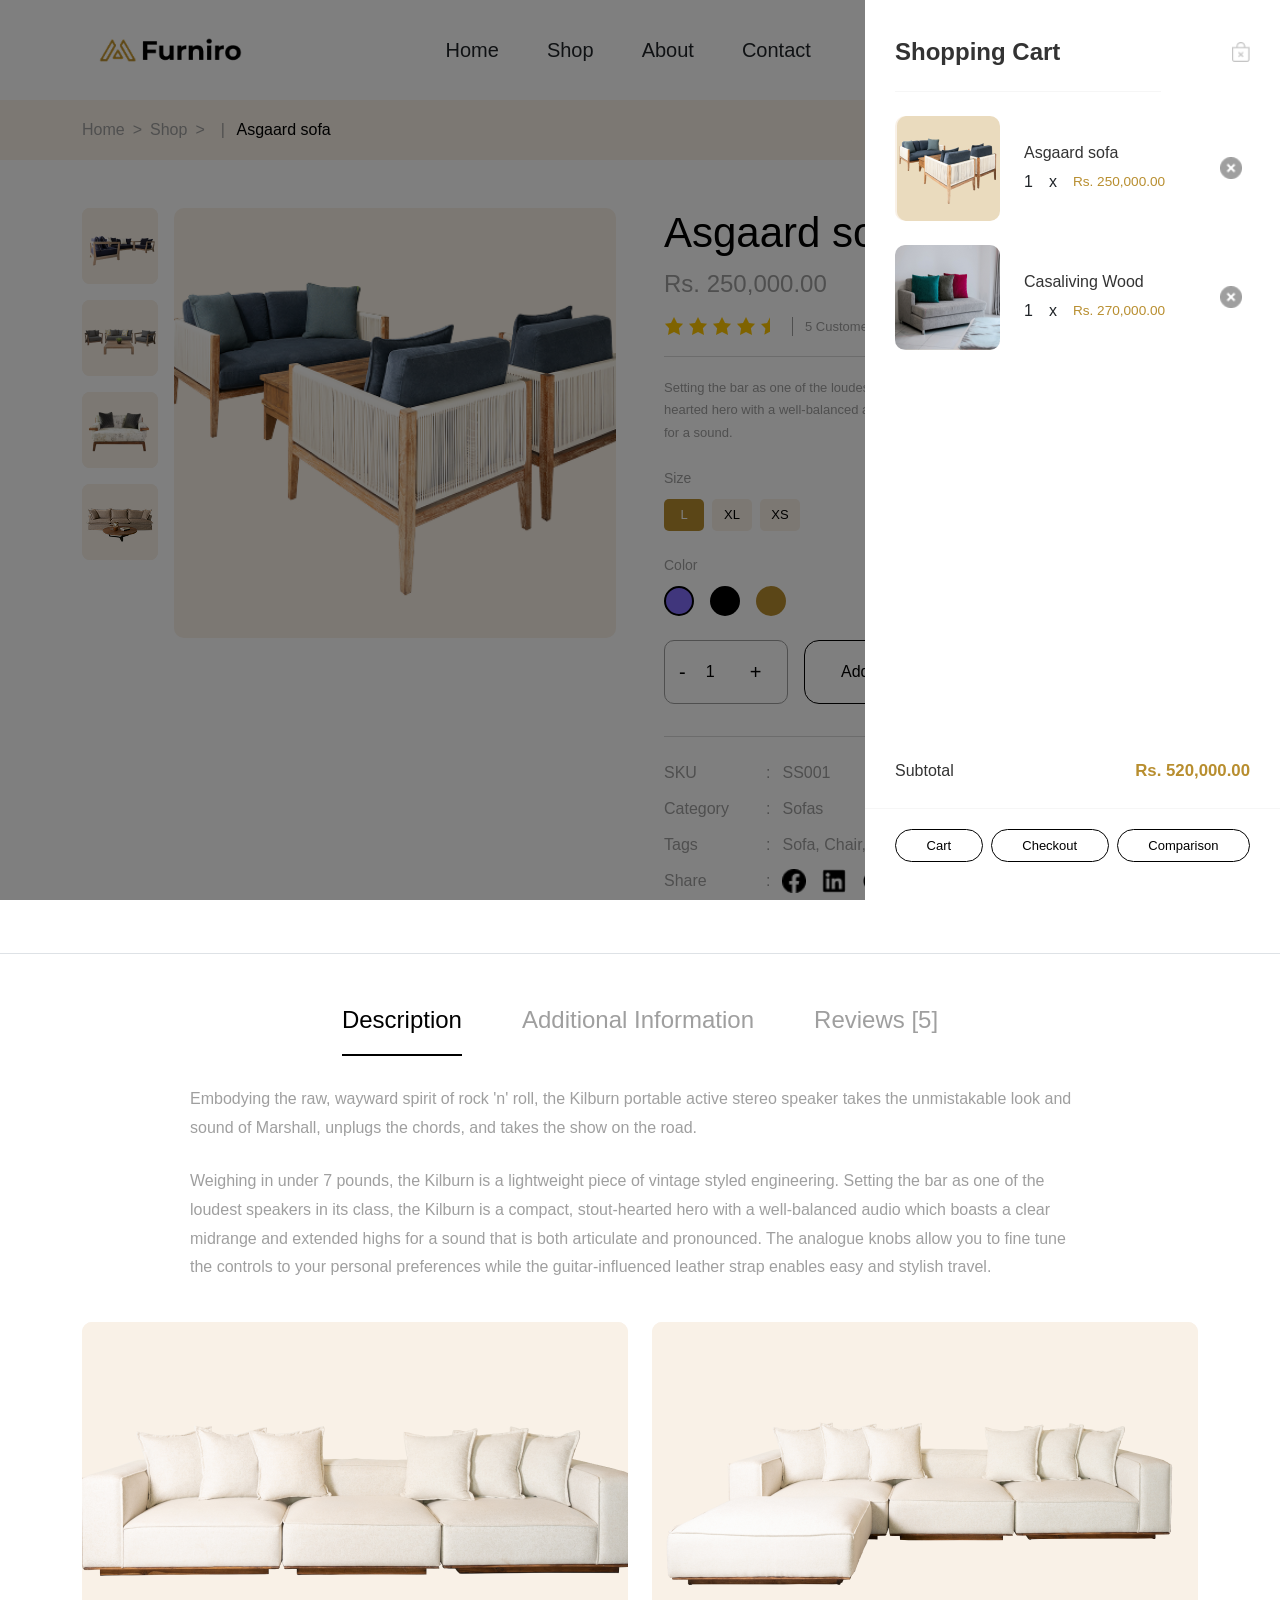
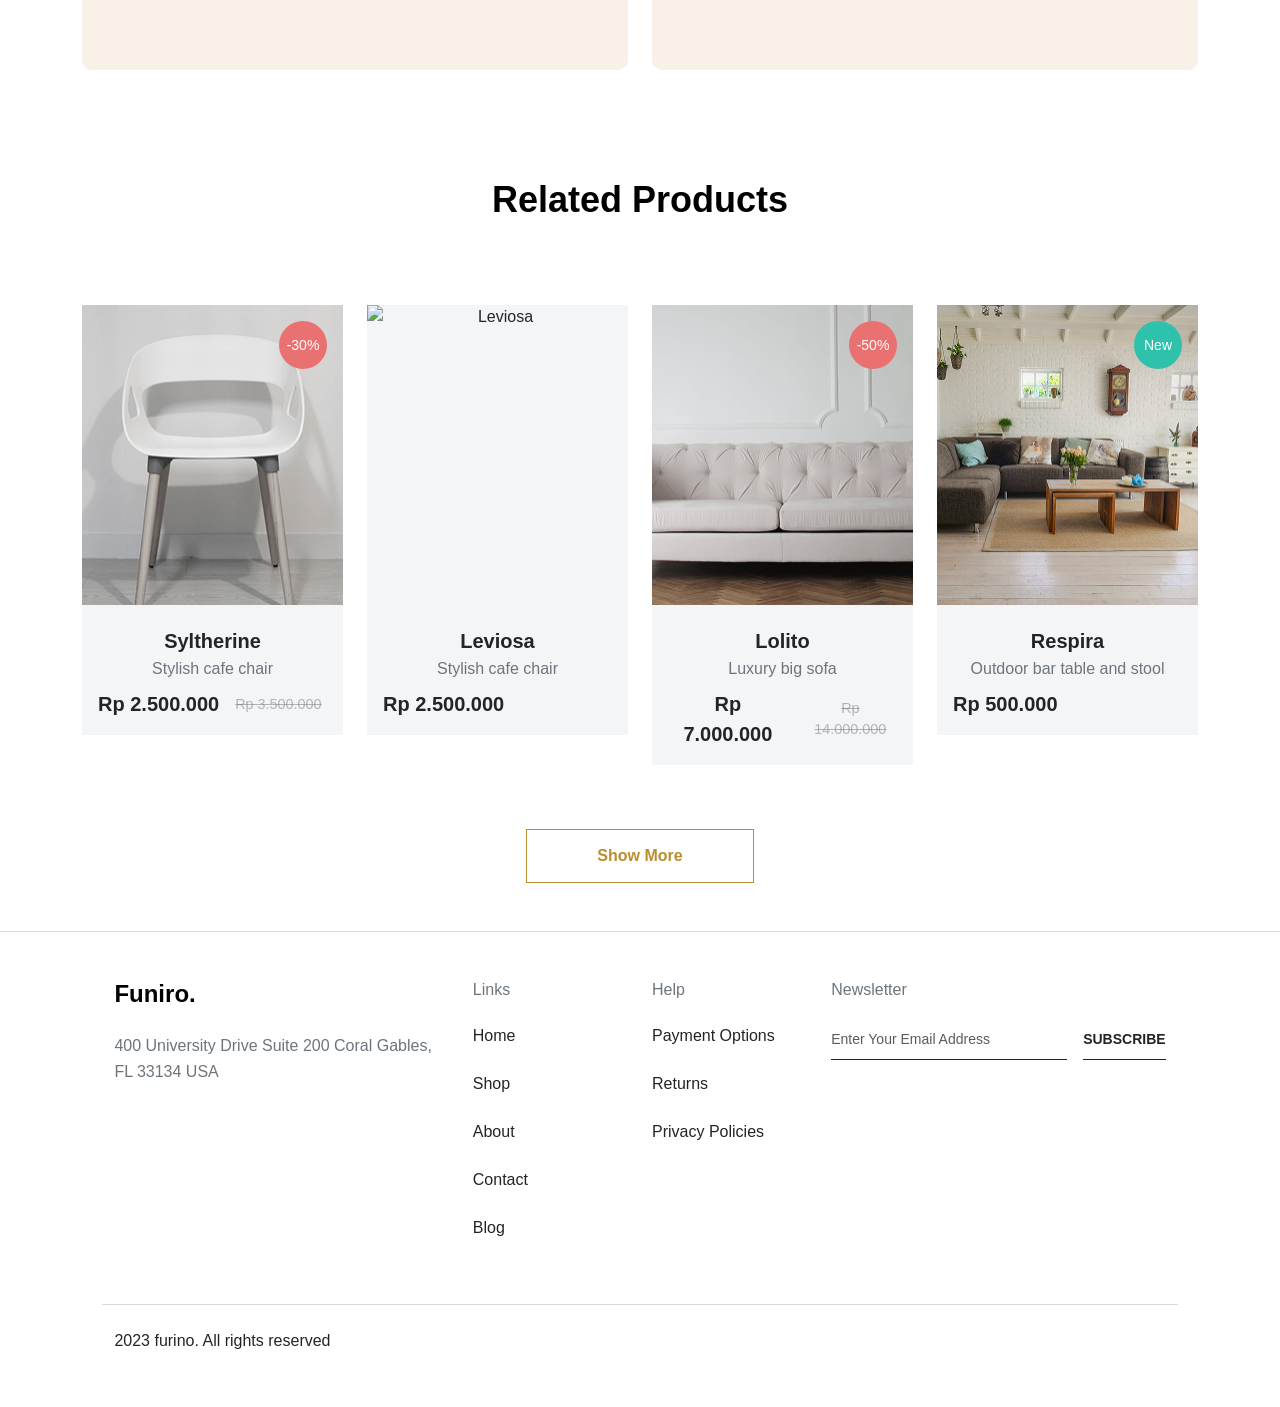
==== afterproduct.html @ 3624668e "Add files via upload" ====
<!DOCTYPE html>
<html lang="en">
<head>
    <meta charset="UTF-8">
    <meta name="viewport" content="width=device-width, initial-scale=1.0">
    <link href="https://cdn.jsdelivr.net/npm/bootstrap@5.3.0/dist/css/bootstrap.min.css" rel="stylesheet">
    <link rel="stylesheet" href="asset/styles/style.css">
    <link rel="stylesheet" href="asset/styles/responsive.css">
    <link rel="icon" type="image/png" href="./asset/images/icon.png">
    <title>Furniro | Checkout</title>
    
    <style>     
        body {
            overflow-x: hidden;
            overflow-y: hidden;
        }
    </style>
</head>
<body>

    <!-- ===== HEADER (same as blog.html) ===== -->
    <header class="bg-white px-md-4">
        <nav class="navbar navbar-expand-md py-4 d-flex justify-content-between align-items-center">
            <a class="navbar-brand m-0" href="#">
                <img src="./asset/images/logo.png" alt="Furniro Logo" height="32">
            </a>
            <div class="offcanvas offcanvas-md offcanvas-start flex-grow-1" tabindex="-1" id="offcanvasNavbar" aria-labelledby="offcanvasNavbarLabel" style="--bs-offcanvas-width: 75%;">
                <div class="offcanvas-header justify-content-end pb-0">
                    <button type="button" class="btn-close fs-5" data-bs-dismiss="offcanvas" data-bs-target="#offcanvasNavbar" aria-label="Close"></button>
                </div>
                <div class="offcanvas-body d-flex justify-content-center">
                    <ul class="navbar-nav gap-md-5 gap-4 fw-medium text-center align-items-center">
                        <li class="nav-item"><a class="nav-link text-dark px-0 fs-5 fs-md-6" href="#">Home</a></li>
                        <li class="nav-item"><a class="nav-link text-dark px-0 fs-5 fs-md-6" href="shop.html">Shop</a></li>
                        <li class="nav-item"><a class="nav-link text-dark px-0 fs-5 fs-md-6" href="about.html">About</a></li>
                        <li class="nav-item"><a class="nav-link text-dark px-0 fs-5 fs-md-6" href="contact.html">Contact</a></li>
                    </ul>
                </div>
            </div>
            <div class="d-flex gap-4 align-items-center">
                <div class="d-none d-md-flex gap-4 align-items-center">
                    <a href="#"><img src="asset/images/user.png" alt="User" height="24"></a>
                    <a href="#"><img src="asset/images/magnify.png" alt="Search" height="24"></a>
                    <a href="#"><img src="asset/images/heart.png" alt="Favorites" height="24"></a>
                    <a href="#"><img src="asset/images/cart.png" alt="Cart" height="24"></a>
                </div>
                <button class="navbar-toggler border-0 shadow-none pe-0 d-md-none" type="button" data-bs-toggle="offcanvas" data-bs-target="#offcanvasNavbar" aria-controls="offcanvasNavbar">
                    <svg xmlns="http://www.w3.org/2000/svg" width="2em" height="2em" viewBox="0 0 24 24">
                        <path d="M0 0h24v24H0z" fill="none"/>
                        <path fill="currentColor" d="M4 18q-.425 0-.712-.288T3 17t.288-.712T4 16h16q.425 0 .713.288T21 17t-.288.713T20 18zm0-5q-.425 0-.712-.288T3 12t.288-.712T4 11h16q.425 0 .713.288T21 12t-.288.713T20 13zm0-5q-.425 0-.712-.288T3 7t.288-.712T4 6h16q.425 0 .713.288T21 7t-.288.713T20 8z"/>
                    </svg>
                </button>
            </div>
        </nav>
    </header>

    <!-- ===== BREADCRUMB BAR ===== -->
    <div class="sp-breadcrumb-bar">
        <div class="container">
            <nav aria-label="breadcrumb">
                <ol class="breadcrumb mb-0">
                    <li class="breadcrumb-item"><a href="index.html">Home</a></li>
                    <li class="breadcrumb-item"><a href="shop.html">Shop</a></li>
                    <li class="breadcrumb-item active" aria-current="page">
                        <span class="pipe-sep">|</span> Asgaard sofa
                    </li>
                </ol>
            </nav>
        </div>
    </div>


    <!-- ===== PRODUCT MAIN SECTION ===== -->
    <section class="py-5">
        <div class="container">
            <div class="row gx-5 gy-4">

                <!-- Left: Image Gallery -->
                <div class="col-md-6">
                    <div class="d-flex gap-3">
                        <!-- Thumbnails column -->
                        <div class="thumb-gallery d-flex flex-column gap-3">
                            <img src="asset/images/thumb-1.png" class="thumb-img" alt="Sofa view 1" onclick="setMain(this)">
                            <img src="asset/images/thumb-2.png" class="thumb-img" alt="Sofa view 2" onclick="setMain(this)">
                            <img src="asset/images/thumb-3.png" class="thumb-img" alt="Sofa view 3" onclick="setMain(this)">
                            <img src="asset/images/thumb-4.png" class="thumb-img" alt="Sofa view 4" onclick="setMain(this)">
                        </div>
                        <!-- Main image -->
                        <div class="flex-grow-1">
                            <img id="mainProductImg" src="asset/images/single-main.png" class="main-product-img" alt="Asgaard Sofa Main">
                        </div>
                    </div>
                </div>

                <!-- Right: Product Info -->
                <div class="col-md-6">
                    <h1 class="product-title">Asgaard sofa</h1>
                    <p class="product-price">Rs. 250,000.00</p>

                    <!-- Stars + Review Count -->
                    <div class="star-review-row">
                        <div class="stars d-flex gap-1">
                            <!-- 4 full stars + 1 half star using unicode; swap for real images if you have them -->
                            <img src="asset/images/star.png" alt="star" width="20" height="20">
                            <img src="asset/images/star.png" alt="star" width="20" height="20">
                            <img src="asset/images/star.png" alt="star" width="20" height="20">
                            <img src="asset/images/star.png" alt="star" width="20" height="20">
                            <img src="asset/images/star-half.png" alt="half star" width="20" height="20">
                        </div>
                        <span class="review-count">5 Customer Review</span>
                    </div>

                    <p class="product-desc-text">
                        Setting the bar as one of the loudest speakers in its class, the Kilburn is a compact, stout-hearted hero with a well-balanced audio which boasts a clear midrange and extended highs for a sound.
                    </p>

                    <!-- Size -->
                    <div class="mb-4">
                        <p class="option-label">Size</p>
                        <div class="d-flex gap-2">
                            <button class="size-btn active" onclick="selectSize(this)">L</button>
                            <button class="size-btn" onclick="selectSize(this)">XL</button>
                            <button class="size-btn" onclick="selectSize(this)">XS</button>
                        </div>
                    </div>

                    <!-- Color -->
                    <div class="mb-4">
                        <p class="option-label">Color</p>
                        <div class="d-flex gap-3">
                            <span class="color-dot active" style="background-color: #816DFA;" onclick="selectColor(this)" title="Purple"></span>
                            <span class="color-dot" style="background-color: #000000;" onclick="selectColor(this)" title="Black"></span>
                            <span class="color-dot" style="background-color: #B88E2F;" onclick="selectColor(this)" title="Gold"></span>
                        </div>
                    </div>

                    <!-- Quantity + Add to Cart + Compare -->
                    <div class="d-flex align-items-center gap-3 flex-wrap qty-actions">
                        <div class="qty-box">
                            <button class="qty-btn" onclick="changeQty(-1)">-</button>
                            <input type="number" class="qty-input" id="qtyInput" value="1" min="1">
                            <button class="qty-btn" onclick="changeQty(1)">+</button>
                        </div>
                        <button class="btn-add-cart">Add To Cart</button>
                        <button class="btn-compare">+ Compare</button>
                    </div>

                    <!-- Meta Info -->
                    <div class="product-meta">
                        <div class="meta-row">
                            <span class="meta-label">SKU</span>
                            <span style="color:#9F9F9F;">:</span>
                            <span class="meta-value">SS001</span>
                        </div>
                        <div class="meta-row">
                            <span class="meta-label">Category</span>
                            <span style="color:#9F9F9F;">:</span>
                            <span class="meta-value">Sofas</span>
                        </div>
                        <div class="meta-row">
                            <span class="meta-label">Tags</span>
                            <span style="color:#9F9F9F;">:</span>
                            <span class="meta-value">Sofa, Chair, Home, Shop</span>
                        </div>
                        <div class="meta-row">
                            <span class="meta-label">Share</span>
                            <span style="color:#9F9F9F;">:</span>
                            <div class="share-icons d-flex gap-3 align-items-center">
                                <a href="#"><img src="asset/images/facebook.png" alt="Facebook"></a>
                                <a href="#"><img src="asset/images/linkedin.png" alt="LinkedIn"></a>
                                <a href="#"><img src="asset/images/twitter.png" alt="Twitter"></a>
                            </div>
                        </div>
                    </div>
                </div>

            </div>
        </div>
    </section>

    <!-- ===== DESCRIPTION TABS SECTION ===== -->
    <section class="py-5 border-top">
        <div class="container">
<!-- Tab Buttons -->
            <div class="desc-tabs">
                <button class="desc-tab-btn active" onclick="switchTab(this, 'tab-description')">Description</button>
                <button class="desc-tab-btn" onclick="switchTab(this, 'tab-additional')">Additional Information</button>
                <button class="desc-tab-btn" onclick="switchTab(this, 'tab-reviews')">Reviews [5]</button>
            </div>
            <!-- Description Tab Content -->
            <div id="tab-description" class="desc-body">
                <p>
                    Embodying the raw, wayward spirit of rock 'n' roll, the Kilburn portable active stereo speaker takes the unmistakable look and sound of Marshall, unplugs the chords, and takes the show on the road.
                </p>
                <p>
                    Weighing in under 7 pounds, the Kilburn is a lightweight piece of vintage styled engineering. Setting the bar as one of the loudest speakers in its class, the Kilburn is a compact, stout-hearted hero with a well-balanced audio which boasts a clear midrange and extended highs for a sound that is both articulate and pronounced. The analogue knobs allow you to fine tune the controls to your personal preferences while the guitar-influenced leather strap enables easy and stylish travel.
                </p>

                <!-- Two showcase images below description text -->
                <div class="desc-img-row">
                    <div class="desc-img-box">
                        <img src="asset/images/desc-sofa-1.png" alt="Sofa Showcase 1">
                    </div>
                    <div class="desc-img-box">
                        <img src="asset/images/desc-sofa-2.png" alt="Sofa Showcase 2">
                    </div>
                </div>
            </div>

            <!-- Additional Info Tab  -->
            <div id="tab-additional" class="desc-body" style="display:none;">
                <p>Weight: 12 kg | Dimensions: 200 x 85 x 90 cm | Material: Solid Wood Frame, Premium Fabric | Color Options: Purple, Black, Gold</p>
            </div>


            
            <!-- Reviews Tab -->
            <div id="tab-reviews" class="desc-body" style="display:none;">
                <p>5 customers have reviewed this product. Average rating: 4.5 / 5 stars.</p>
            </div>

        </div>
    </section>

    <!-- ===== RELATED PRODUCTS ===== -->
         <section class="related-section">
        <div class="container">
            <h2 class="related-title">Related Products</h2>
            </div>
            <section class="py-3 pt-1">
         </section>
         <div class="container py-4">
            <div class="row g-4">
                
                <div class="col-12 col-sm-6 col-md-4 col-lg-3">
                    <div class="card product-card border-0 rounded-0" style="background-color: #F4F5F7;">
                        <div class="position-relative overflow-hidden product-image-container" style="height: 300px;">
                            <img src="asset/images/product-1.png" class="card-img-top rounded-0 w-100 h-100" alt="Syltherine" style="object-fit: cover;">
                            <span class="badge position-absolute top-0 end-0 m-3 rounded-circle d-flex align-items-center justify-content-center text-white" style="width: 48px; height: 48px; background-color: #E97171;">-30%</span>
                            
                            <div class="product-overlay position-absolute w-100 h-100 top-0 start-0 d-flex flex-column align-items-center justify-content-center gap-3">
                                <button class="btn bg-white fw-bold shadow-sm px-5 py-2" style="color: #B88E2F;">Add to cart</button>
                                <div class="d-flex gap-4 text-white fw-medium mt-2">
                                    <a href="#" class="text-white text-decoration-none d-flex align-items-center gap-1 hover-gold">
                                        <img src="asset/images/share-icon.png" width="16" alt="Share">
                                    </a>
                                    <a href="#" class="text-white text-decoration-none d-flex align-items-center gap-1 hover-gold">
                                        <img src="asset/images/compare-icon.png" width="16" alt="Compare">
                                    </a>
                                    <a href="#" class="text-white text-decoration-none d-flex align-items-center gap-1 hover-gold">
                                        <img src="asset/images/like-icon.png" width="16" alt="Like">
                                    </a>
                                </div>
                            </div>
                        </div>
                        <div class="card-body p-3 pt-4">
                            <h5 class="card-title fw-bold mb-1">Syltherine</h5>
                            <p class="card-text text-secondary mb-2">Stylish cafe chair</p>
                            <div class="d-flex align-items-center gap-3">
                                <span class="fw-bold fs-5">Rp 2.500.000</span>
                                <span class="text-secondary text-decoration-line-through text-opacity-50" style="font-size: 0.9rem;">Rp 3.500.000</span>
                            </div>
                        </div>
                    </div>
                </div>

                <div class="col-12 col-sm-6 col-md-4 col-lg-3">
                    <div class="card product-card border-0 rounded-0" style="background-color: #F4F5F7;">
                        <div class="position-relative overflow-hidden product-image-container" style="height: 300px;">
                            <img src="asset/images/product-2.png" class="card-img-top rounded-0 w-100 h-100" alt="Leviosa" style="object-fit: cover;">
                            
                            <div class="product-overlay position-absolute w-100 h-100 top-0 start-0 d-flex flex-column align-items-center justify-content-center gap-3">
                                <button class="btn bg-white fw-bold shadow-sm px-5 py-2" style="color: #B88E2F;">Add to cart</button>
                                <div class="d-flex gap-4 text-white fw-medium mt-2">
                                    <a href="#" class="text-white text-decoration-none d-flex align-items-center gap-1 hover-gold">
                                        <img src="asset/images/share-icon.png" width="16" alt="Share">
                                    </a>
                                    <a href="#" class="text-white text-decoration-none d-flex align-items-center gap-1 hover-gold">
                                        <img src="asset/images/compare-icon.png" width="16" alt="Compare">
                                    </a>
                                    <a href="#" class="text-white text-decoration-none d-flex align-items-center gap-1 hover-gold">
                                        <img src="asset/images/like-icon.png" width="16" alt="Like">
                                    </a>
                                </div>
                            </div>
                        </div>
                        <div class="card-body p-3 pt-4">
                            <h5 class="card-title fw-bold mb-1">Leviosa</h5>
                            <p class="card-text text-secondary mb-2">Stylish cafe chair</p>
                            <div class="d-flex align-items-center gap-3">
                                <span class="fw-bold fs-5">Rp 2.500.000</span>
                            </div>
                        </div>
                    </div>
                </div>

                <div class="col-12 col-sm-6 col-md-4 col-lg-3">
                    <div class="card product-card border-0 rounded-0" style="background-color: #F4F5F7;">
                        <div class="position-relative overflow-hidden product-image-container" style="height: 300px;">
                            <img src="asset/images/product-3.png" class="card-img-top rounded-0 w-100 h-100" alt="Lolito" style="object-fit: cover;">
                            <span class="badge position-absolute top-0 end-0 m-3 rounded-circle d-flex align-items-center justify-content-center text-white" style="width: 48px; height: 48px; background-color: #E97171;">-50%</span>
                            
                            <div class="product-overlay position-absolute w-100 h-100 top-0 start-0 d-flex flex-column align-items-center justify-content-center gap-3">
                                <button class="btn bg-white fw-bold shadow-sm px-5 py-2" style="color: #B88E2F;">Add to cart</button>
                                <div class="d-flex gap-4 text-white fw-medium mt-2">
                                    <a href="#" class="text-white text-decoration-none d-flex align-items-center gap-1 hover-gold">
                                        <img src="asset/images/share-icon.png" width="16" alt="Share">
                                    </a>
                                    <a href="#" class="text-white text-decoration-none d-flex align-items-center gap-1 hover-gold">
                                        <img src="asset/images/compare-icon.png" width="16" alt="Compare">
                                    </a>
                                    <a href="#" class="text-white text-decoration-none d-flex align-items-center gap-1 hover-gold">
                                        <img src="asset/images/like-icon.png" width="16" alt="Like">
                                    </a>
                                </div>
                            </div>
                        </div>
                        <div class="card-body p-3 pt-4">
                            <h5 class="card-title fw-bold mb-1">Lolito</h5>
                            <p class="card-text text-secondary mb-2">Luxury big sofa</p>
                            <div class="d-flex align-items-center gap-3">
                                <span class="fw-bold fs-5">Rp 7.000.000</span>
                                <span class="text-secondary text-decoration-line-through text-opacity-50" style="font-size: 0.9rem;">Rp 14.000.000</span>
                            </div>
                        </div>
                    </div>
                </div>

                <div class="col-12 col-sm-6 col-md-4 col-lg-3">
                    <div class="card product-card border-0 rounded-0" style="background-color: #F4F5F7;">
                        <div class="position-relative overflow-hidden product-image-container" style="height: 300px;">
                            <img src="asset/images/product-4.png" class="card-img-top rounded-0 w-100 h-100" alt="Respira" style="object-fit: cover;">
                            <span class="badge position-absolute top-0 end-0 m-3 rounded-circle d-flex align-items-center justify-content-center text-white" style="width: 48px; height: 48px; background-color: #2EC1AC;">New</span>
                            
                            <div class="product-overlay position-absolute w-100 h-100 top-0 start-0 d-flex flex-column align-items-center justify-content-center gap-3">
                                <button class="btn bg-white fw-bold shadow-sm px-5 py-2" style="color: #B88E2F;">Add to cart</button>
                                <div class="d-flex gap-4 text-white fw-medium mt-2">
                                    <a href="#" class="text-white text-decoration-none d-flex align-items-center gap-1 hover-gold">
                                        <img src="asset/images/share-icon.png" width="16" alt="Share">
                                    </a>
                                    <a href="#" class="text-white text-decoration-none d-flex align-items-center gap-1 hover-gold">
                                        <img src="asset/images/compare-icon.png" width="16" alt="Compare">
                                    </a>
                                    <a href="#" class="text-white text-decoration-none d-flex align-items-center gap-1 hover-gold">
                                        <img src="asset/images/like-icon.png" width="16" alt="Like">
                                    </a>
                                </div>
                            </div>
                        </div>
                        <div class="card-body p-3 pt-4">
                            <h5 class="card-title fw-bold mb-1">Respira</h5>
                            <p class="card-text text-secondary mb-2">Outdoor bar table and stool</p>
                            <div class="d-flex align-items-center gap-3">
                                <span class="fw-bold fs-5">Rp 500.000</span>
                            </div>
                        </div>
                    </div>
                </div>

            </div>
        </section>
        <section class="text-center">
            <button class="btn-show-more">Show More</button>
        </section>
        



    <!-- ===== FOOTER ===== -->
    <footer class="footer bg-white pt-5 mt-5">
        <div class="container">
            <div class="row justify-content-between pb-4 mb-4" style="border-bottom: 1px solid #D9D9D9;">
                <!-- Brand -->
                <div class="col-lg-4 col-md-6 mb-4 footer-col brand-col">
                    <h2 class="fw-bold mb-4">Funiro.</h2>
                    <p class="text-secondary fw-medium" style="line-height: 1.6;">400 University Drive Suite 200 Coral Gables,<br>FL 33134 USA</p>
                </div>
                <!-- Links -->
                <div class="col-lg-2 col-md-6 mb-4 footer-col">
                    <h4 class="fw-medium text-secondary mb-4">Links</h4>
                    <ul class="list-unstyled d-flex flex-column gap-4">
                        <li><a href="#" class="text-dark text-decoration-none fw-medium">Home</a></li>
                        <li><a href="#" class="text-dark text-decoration-none fw-medium">Shop</a></li>
                        <li><a href="#" class="text-dark text-decoration-none fw-medium">About</a></li>
                        <li><a href="#" class="text-dark text-decoration-none fw-medium">Contact</a></li>
                        <li><a href="blog.html" class="text-dark text-decoration-none fw-medium">Blog</a></li>
                    </ul>
                </div>
                <!-- Help -->
                <div class="col-lg-2 col-md-6 mb-4 footer-col">
                    <h4 class="fw-medium text-secondary mb-4">Help</h4>
                    <ul class="list-unstyled d-flex flex-column gap-4">
                        <li><a href="#" class="text-dark text-decoration-none fw-medium">Payment Options</a></li>
                        <li><a href="#" class="text-dark text-decoration-none fw-medium">Returns</a></li>
                        <li><a href="#" class="text-dark text-decoration-none fw-medium">Privacy Policies</a></li>
                    </ul>
                </div>
                <!-- Newsletter -->
                <div class="col-lg-4 col-md-6 mb-4 footer-col newsletter-col">
                    <h4 class="fw-medium text-secondary mb-4">Newsletter</h4>
                    <div class="d-flex flex-wrap flex-sm-nowrap gap-3 align-items-end">
                        <div class="border-bottom border-dark pb-1 flex-grow-1">
                            <input type="email" class="form-control border-0 shadow-none px-0 bg-transparent text-secondary" placeholder="Enter Your Email Address">
                        </div>
                        <div class="border-bottom border-dark pb-1">
                            <button class="btn border-0 shadow-none fw-bold px-0 bg-transparent text-dark">SUBSCRIBE</button>
                        </div>
                    </div>
                </div>
            </div>
            <div class="footer-bottom pb-4 text-center text-md-start">
                <p class="mb-0 text-dark fw-medium">2023 furino. All rights reserved</p>
            </div>
        </div>
    </footer>


    <!-- STATIC SHOPPING CART SIDEBAR (Right Side)      -->
    <div class="shopping-cart-backdrop"></div>
    
    <div class="shopping-cart-static">
        
        <!-- Cart Header -->
        <div class="d-flex justify-content-between align-items-center mt-2">
            <h4 class="mb-0 fw-bold">Shopping Cart</h4>
            <img src="asset/images/cart-lock.png" alt="Lock" width="18" style="opacity: 0.6;">
        </div>
        
        <hr class="mt-4 mb-4" style="width: 75%; border-color: #D9D9D9;">

        <!-- Cart Items -->
        <div class="flex-grow-1 overflow-auto">
            
            <!-- Item 1 -->
            <div class="d-flex align-items-center mb-4 pe-2">
                <img src="asset/images/cart-item-1.png" class="cart-item-img me-4 bg-beige" alt="Asgaard sofa">
                <div class="flex-grow-1">
                    <h6 class="mb-2 fw-normal fs-6">Asgaard sofa</h6>
                    <div class="d-flex align-items-center gap-3">
                        <span class="text-dark fw-light">1</span>
                        <span class="text-dark fw-light fs-6">x</span>
                        <span class="text-gold fw-medium" style="font-size: 0.85rem;">Rs. 250,000.00</span>
                    </div>
                </div>
                <button class="btn p-0 border-0 shadow-none ms-2 bg-transparent">
                    <img src="asset/images/remove-icon.png" width="22" alt="Remove">
                </button>
            </div>

            <!-- Item 2 -->
            <div class="d-flex align-items-center mb-4 pe-2">
                <img src="asset/images/cart-item-2.png" class="cart-item-img me-4" alt="Casaliving Wood">
                <div class="flex-grow-1">
                    <h6 class="mb-2 fw-normal fs-6">Casaliving Wood</h6>
                    <div class="d-flex align-items-center gap-3">
                        <span class="text-dark fw-light">1</span>
                        <span class="text-dark fw-light fs-6">x</span>
                        <span class="text-gold fw-medium" style="font-size: 0.85rem;">Rs. 270,000.00</span>
                    </div>
                </div>
                <button class="btn p-0 border-0 shadow-none ms-2 bg-transparent">
                    <img src="asset/images/remove-icon.png" width="22" alt="Remove">
                </button>
            </div>
            
        </div>

        <!-- Cart Footer  -->
        <div class="mt-auto pt-3">
            <div class="d-flex justify-content-between align-items-center mb-4">
                <span class="fw-normal fs-6">Subtotal</span>
                <span class="text-gold fw-bold" style="font-size: 1.05rem;">Rs. 520,000.00</span>
            </div>
            
            <hr style="border-color: #D9D9D9; margin: 0 -30px 20px -30px;">
            
            <div class="d-flex justify-content-between gap-2 pb-2">
                <button class="cart-btn flex-fill">Cart</button>
                <button class="cart-btn flex-fill">Checkout</button>
                <button class="cart-btn flex-fill">Comparison</button>
            </div>
        </div>
        
    </div>

    <script src="https://cdn.jsdelivr.net/npm/bootstrap@5.3.0/dist/js/bootstrap.bundle.min.js"></script>
</body>
</html>
---- asset/styles/style.css ----
:root {
    --primary-gold: #B88E2F;
    --primary-bg: #FFF3E3;
    --text-dark: #333333;
    --text-light: #666666;
    --white: #FFFFFF;
}

* {
    margin: 0;
    padding: 0;
    box-sizing: border-box;
    font-family: 'Poppins', sans-serif;
}

body {
    background-color: var(--white);
    color: var(--text-dark);
    overflow-x: hidden;
    width: 100%;
    position: relative;
}

/* --- Navigation Bar Section --- */
.navbar {
    display: flex;
    justify-content: space-between;
    align-items: center;
    padding: 0 6%;
    background-color: var(--white);
    height: 100px;
}

.logo {
    display: flex;
    align-items: center;
}

.logo img {
    height: 40px; 
    width: auto;
    display: block;
}

.nav-links {
    display: flex;
    gap: 50px;
}

.nav-links a {
    text-decoration: none;
    color: #000000;
    font-weight: 500;
    font-size: 16px;
    transition: color 0.3s ease;
}

.nav-links a:hover {
    color: var(--primary-gold);
}

.nav-icons {
    display: flex;
    gap: 35px;
    align-items: center;
}

.nav-icons a {
    display: flex;
    align-items: center;
    transition: transform 0.2s ease;
}

.nav-icons a img {
    width: 24px;
    height: 24px;
}

.nav-icons a:hover {
    transform: scale(1.05);
}

/* --- Hero Section --- */
.hero {
    background-image: url('../images/hero-bg.png'); 
    background-size: cover;
    background-position: center;
    background-repeat: no-repeat;
    height: calc(100vh - 100px); 
    display: flex;
    justify-content: flex-end;
    align-items: center;
    padding: 0 4%;
    background-color: #f5f5f5; 
}


.hero-1 {
    background-image: url('../images/backbg.png'); 
    background-size: cover;
    background-position: center;
    background-repeat: no-repeat;
    height: calc(100vh - 100px); 
    display: flex;
    justify-content: flex-end;
    align-items: center;
    padding: 0 4%;
    background-color: #f5f5f5; 
}
/* Card Section */
.hero-content {
    background-color: var(--primary-bg);
    padding: 60px 40px 60px 40px;
    max-width: 640px;
    border-radius: 10px; 
    box-shadow: 0 4px 20px rgba(0, 0, 0, 0.02); 
    margin-right: 4%;
}

.hero-content .subtitle {
    display: block;
    font-size: 14px;
    font-weight: 600;
    letter-spacing: 3px;
    color: var(--text-dark);
    text-transform: uppercase;
    margin-bottom: 15px;
}

.hero-content h1 {
    font-size: 52px;
    font-weight: 700;
    line-height: 1.2;
    color: var(--primary-gold);
    margin-bottom: 15px;
}

.hero-content p {
    font-size: 16px;
    font-weight: 500;
    line-height: 1.6;
    color: var(--text-dark);
    margin-bottom: 45px;
}

/* Button Section */
.btn {
    display: inline-block;
    background-color: var(--primary-gold);
    color: var(--white);
    padding: 22px 60px;
    text-decoration: none;
    font-weight: 700;
    font-size: 14px;
    text-transform: uppercase;
    transition: background-color 0.3s ease;
    border: none;
}

.btn:hover {
    background-color: #9e7a28; 
}



/* ---Browse The Range Section --- */
.browse-range {
    padding: 60px 8%;
    background-color: var(--white);
}

.section-title {
    text-align: center;
    margin-bottom: 50px;
}

.section-title h2 {
    font-size: 32px;
    font-weight: 700;
    color: var(--text-dark);
    margin-bottom: 5px;
}

.section-title p {
    font-size: 16px;
    color: var(--text-light);
}


.cards-container {
    display: grid;
    grid-template-columns: repeat(auto-fit, minmax(300px, 1fr));
    gap: 30px;
    max-width: 1200px; 
    margin: 0 auto; 
}

.card {
    width: 100%;
    text-align: center;
    cursor: pointer;
}

.card img {
    width: 100%; 
    height: auto;
    object-fit: cover;
    border-radius: 10px;
    margin-bottom: 20px;
    display: block; 
    transition: transform 0.3s ease, box-shadow 0.3s ease;
}

.card h3 {
    font-size: 20px;
    font-weight: 600;
    color: var(--text-dark);
    transition: color 0.3s ease;
}

/* ---Hover Effects --- */
.card:hover img {
    transform: translateY(-8px); 
    box-shadow: 0 12px 24px rgba(0, 0, 0, 0.15); 
}

.card:hover h3 {
    color: var(--primary-gold); 
}

/* ---Our Products Section --- */
.our-products {
    padding: 60px 8%;
    background-color: #F4F5F7; 
}

.product-grid {
    display: grid;
    grid-template-columns: repeat(4, 1fr); 
    gap: 30px;
    max-width: 1200px; 
    margin: 0 auto 50px auto; 
}

.product-card {
    background-color: var(--white);
    position: relative;
    transition: box-shadow 0.3s ease;
}

/* Overall card hover */
.product-card:hover {
    box-shadow: 0 10px 20px rgba(0, 0, 0, 0.05);
}

.product-image-wrapper {
    position: relative;
    overflow: hidden;
}

.product-image-wrapper img {
    width: 100%;
    height: 300px; 
    object-fit: cover;
    display: block;
}

/* Discount and New */
.badge {
    position: absolute;
    top: 20px;
    right: 20px;
    height: 48px;
    width: 48px;
    border-radius: 50%;
    display: flex;
    justify-content: center;
    align-items: center;
    color: var(--white);
    font-size: 14px;
    font-weight: 500;
    z-index: 2;
}

.badge.discount { background-color: #E97171; }
.badge.new { background-color: #2EC1AC; }

.product-image-wrapper::before {
    content: '';
    position: absolute;
    top: 0;
    left: 0;
    width: 100%;
    height: 100%;
    background-color: rgba(58, 58, 58, 0.72);
    opacity: 0;
    transition: opacity 0.3s ease;
    z-index: 1;
}

.card-overlay {
    position: absolute;
    top: 50%;
    left: 50%;
    transform: translate(-50%, -50%);
    width: 100%;
    display: flex;
    flex-direction: column;
    align-items: center;
    gap: 20px;
    opacity: 0;
    transition: opacity 0.3s ease;
    z-index: 3;
}


.product-card:hover .product-image-wrapper::before,
.product-card:hover .card-overlay {
    opacity: 1;
}

/* Overlay Elements */
.add-to-cart {
    background-color: var(--white);
    color: var(--primary-gold);
    border: none;
    padding: 12px 45px;
    font-weight: 600;
    font-size: 16px;
    cursor: pointer;
    transition: background-color 0.3s ease, color 0.3s ease;
}

.add-to-cart:hover {
    background-color: var(--primary-gold);
    color: var(--white);
}

.overlay-links {
    display: flex;
    justify-content: center;
    align-items: center;
    gap: 15px; 
    width: 100%;
}

.overlay-links a {
    color: var(--white);
    text-decoration: none;
    font-size: 16px; 
    font-weight: 600;
    display: flex;
    align-items: center;
    gap: 8px; 
    white-space: nowrap; 
    transition: color 0.2s ease;
}

.overlay-links a img {
    width: 60px; 
    height: 20px; 
    display: block;
    flex-shrink: 0; 
    object-fit: contain; 
}

.overlay-links a:hover {
    color: var(--primary-gold);
}


.product-info {
    padding: 20px 15px 30px 15px;
}

.product-info h3 {
    font-size: 24px;
    font-weight: 600;
    color: var(--text-dark);
    margin-bottom: 5px;
}

.product-info p {
    font-size: 16px;
    color: #898989;
    margin-bottom: 10px;
}

.product-price {
    display: flex;
    align-items: center;
    gap: 15px;
}

.product-price .current {
    font-size: 20px;
    font-weight: 600;
    color: var(--text-dark);
}

.product-price .old {
    font-size: 14px;
    color: #B0B0B0;
    text-decoration: line-through;
}

/* Show More Button */
.show-more-container {
    text-align: center;
}

.btn-outline {
    display: inline-block;
    border: 1px solid var(--primary-gold);
    color: var(--primary-gold);
    padding: 15px 70px;
    text-decoration: none;
    font-weight: 600;
    background-color: transparent;
    transition: all 0.3s ease;
}

.btn-outline:hover {
    background-color: var(--primary-gold);
    color: var(--white);
}







/* --- Room Inspiration Section --- */
.room-inspiration {
    display: flex;
    justify-content: flex-start;
    align-items: center;
    padding: 60px 0; 
    max-width: 1200px; 
    margin: 0 auto; 
    position: relative; 
    z-index: 1;
}
.room-inspiration::before {
    content: "";
    position: absolute;
    top: 0;
    left: -50vw; 
    width: 200vw; 
    height: 100%;
    background-color: #FCF8F3;
    z-index: -1; 
}

/* Text Section */
.inspiration-text {
    flex: 0 0 400px; 
    margin-right: 40px; 
    padding-right: 0; 
}

.inspiration-text h2 {
    font-size: 40px;
    font-weight: 700;
    color: var(--text-dark);
    line-height: 1.2;
    margin-bottom: 20px;
}

.inspiration-text p {
    font-size: 16px;
    color: var(--text-light);
    margin-bottom: 30px;
    line-height: 1.5;
}

/* Carousel Section */
.inspiration-carousel {
    display: flex;
    gap: 24px;
    align-items: center; 
    flex-wrap: nowrap; 
    position: relative;
    width: 100%;
}
.slide {
    flex: 0 0 auto; 
    position: relative;
}

.slide img {
    object-fit: cover;
    display: block;
}

/* Main Active Slide */
.main-slide {
    position: relative;
    margin-top: 95px;
}

.main-slide img {
    width: 404px;
    height: 582px;
    object-fit: cover;
}

/* The Info Box over the main slide */
.slide-content {
    position: absolute;
    bottom: 24px;
    left: 24px;
    background-color: rgba(255, 255, 255, 0.9); 
    padding: 32px 24px;
    min-width: 220px; 
    display: flex;
    flex-direction: column;
    gap: 8px;
}

.slide-meta {
    display: flex;
    align-items: center;
    gap: 10px;
    font-size: 16px;
    color: var(--text-light);
}

.slide-meta .line {
    width: 25px;
    height: 1px;
    background-color: var(--text-light);
}

.slide-content h3 {
    font-size: 28px;
    font-weight: 600;
    color: var(--text-dark);
}

/* The Gold Arrow Box */
.slide-arrow {
    position: absolute;
    bottom: 0;
    right: -48px;
    background-color: var(--primary-gold);
    width: 48px;
    height: 48px;
    display: flex;
    justify-content: center;
    align-items: center;
    transition: opacity 0.3s ease; 
}

.slide-arrow:hover {
    background-color: var(--primary-gold);
    opacity: 0.85; 
}

.slide-arrow img {
    width: 20px;
    height: 20px;
    transform: scale(1.5); 
    display: block;
}

/* Second Slides */
.side-slide img {
    width: 372px;
    height: 486px;
    object-fit: cover;
}

/* Carousel Controls */
.carousel-controls {
    position: absolute;
    bottom: 29px; 
    left: 428px; 
    display: flex;
    align-items: center;
    gap: 30px;
    z-index: 10; 
}

.dots {
    display: flex;
    gap: 15px;
    align-items: center;
}

.dot {
    width: 11px;
    height: 11px;
    border-radius: 50%;
    background-color: #D8D8D8;
    cursor: pointer;
    position: relative;
    display: flex;
    justify-content: center;
    align-items: center;
    transition: all 0.3s ease;
}

/* Active Dot with Ring */
.dot.active {
    background-color: transparent;
    width: 27px;
    height: 27px;
    border: 1px solid var(--primary-gold);
}

.dot.active .dot-inner {
    width: 11px;
    height: 11px;
    border-radius: 50%;
    background-color: var(--primary-gold);
}

/* Next Button */
.next-btn {
    width: 50px;
    height: 50px;
    border-radius: 50%;
    background-color: var(--white);
    border: none;
    box-shadow: 0 4px 10px rgba(0, 0, 0, 0.1);
    display: flex;
    justify-content: center;
    align-items: center;
    cursor: pointer;
    z-index: 10;
    position: absolute;
    bottom: 260px; 
    left: 348px; 
}
.next-btn:hover {
    transform: scale(1.1);
}

.next-btn img {
    width: 24px;
    height: 24px;
    transform: scale(1.5); 
    display: block;
}




/* Share Setup Section */
.share-setup {
    padding: 60px 0;
    background-color: var(--white);
    text-align: center; 
    overflow: hidden; 
}

.setup-text {
    margin-bottom: 40px;
}

.setup-text p {
    font-size: 20px;
    font-weight: 600;
    color: var(--text-light);
    margin-bottom: 5px;
}

.setup-text h2 {
    font-size: 40px;
    font-weight: 700;
    color: var(--text-dark);
}

.setup-gallery {
    width: 100%; 
    display: flex;
    justify-content: center;
}

.setup-gallery img {
    width: 100%;
    max-width: 1800px; 
    height: auto;
    object-fit: contain;
}




/* Footer Section */
.footer {
    background-color: var(--white);
    border-top: 1px solid #D9D9D9; 
    padding: 60px 8% 30px 8%;
}

.footer-container {
    max-width: 1200px;
    margin: 0 auto;
}

.footer-content {
    display: flex;
    justify-content: space-between;
    flex-wrap: wrap;
    gap: 40px;
    padding-bottom: 40px;
    border-bottom: 1px solid #D9D9D9; 
    margin-bottom: 30px;
}

.footer-col h2 {
    font-size: 24px;
    font-weight: 700;
    color: #000000;
    margin-bottom: 40px;
}

.footer-col p {
    font-size: 16px;
    color: #9F9F9F;
    line-height: 1.5;
}

.footer-col h4 {
    font-size: 16px;
    font-weight: 500;
    color: #9F9F9F;
    margin-bottom: 40px;
}

.footer-col ul {
    list-style: none;
    display: flex;
    flex-direction: column;
    gap: 30px;
}

.footer-col ul a {
    text-decoration: none;
    font-size: 16px;
    font-weight: 500;
    color: #000000;
    transition: color 0.3s ease;
}

.footer-col ul a:hover {
    color: var(--primary-gold);
}

/* Newsletter Form */
.newsletter-col form {
    display: flex;
    gap: 15px;
    align-items: center;
}

.newsletter-col input {
    border: none;
    border-bottom: 1px solid #000000;
    padding: 5px 0;
    font-size: 14px;
    color: #9F9F9F;
    outline: none;
    width: 200px;
    background: transparent;
}

.newsletter-col button {
    border: none;
    border-bottom: 1px solid #000000;
    background: transparent;
    padding: 5px 0;
    font-size: 14px;
    font-weight: 600;
    color: #000000;
    cursor: pointer;
    transition: color 0.3s ease, border-color 0.3s ease;
}


/* Copyright Bar */
.footer-bottom p {
    font-size: 16px;
    color: #000000;
}


/* Hamburger Menu */
.menu-bar {
    display: none; 
}

.menu-bar svg {
    width: 32px;
    height: 32px;
    color: var(--text-dark);
}

.hero-banner {
            background-image: linear-gradient(rgba(255, 255, 255, 0.6), rgba(255, 255, 255, 0.6)), url('../images/backbg.png');
            background-position: center;
            background-size: cover;
            background-repeat: no-repeat;
            min-height: 315px; 
        }

.custom-pagination .page-link {
        background-color: #F9F1E7; /* Light beige */
        color: #000;
        border: none;
        border-radius: 10px;
        width: 60px;
        height: 60px;
        display: flex;
        align-items: center;
        justify-content: center;
        font-size: 1.1rem;
    }
    
    .custom-pagination .page-link:hover {
        background-color: #e8e0d5;
    }

    .custom-pagination .page-item.active .page-link {
        background-color: #B88E2F; /* Furniro Gold */
        color: #fff;
    }

    .custom-pagination .page-next .page-link {
        width: 98px; /* Wider button for 'Next' */
        font-weight: 300;
    }       






.footer-links a {
    color: #000;
    text-decoration: none;
    font-weight: 500;
    display: block;
    margin-bottom: 1.5rem;
}
.footer-heading {
    color: #9F9F9F;
    font-weight: 500;
    margin-bottom: 2.5rem;
}
.newsletter-input {
    border: none;
    border-bottom: 1px solid #000;
    border-radius: 0;
    padding-left: 0;
    font-size: 0.9rem;
}
.newsletter-input:focus {
    box-shadow: none;
    border-bottom: 2px solid #000;
}
.newsletter-btn {
    border: none;
    border-bottom: 1px solid #000;
    border-radius: 0;
    background: transparent;
    font-weight: 600;
    padding-right: 0;
    padding-left: 0;
    font-size: 0.9rem;
}

.custom-pagination .page-link {
    background-color: #F9F1E7;
    color: #000;
    border: none;
    border-radius: 10px;
    width: 60px;
    height: 60px;
    display: flex;
    align-items: center;
    justify-content: center;
    font-size: 1.1rem;
}

.custom-pagination .page-link:hover {
    background-color: #e8e0d5;
}

.custom-pagination .page-item.active .page-link {
    background-color: #B88E2F;
    color: #fff;
}

.custom-pagination .page-next .page-link {
    width: 98px;
    font-weight: 300;
}

/* Footer Links Styling */
.footer-links a {
    color: #000;
    text-decoration: none;
    font-weight: 500;
    display: block;
    margin-bottom: 1.5rem;
}

.footer-heading {
    color: #9F9F9F;
    font-weight: 500;
    margin-bottom: 2.5rem;
}

.newsletter-input {
    border: none;
    border-bottom: 1px solid #000;
    border-radius: 0;
    padding-left: 0;
    font-size: 0.9rem;
}

.newsletter-input:focus {
    box-shadow: none;
    border-bottom: 2px solid #000;
}

.newsletter-btn {
    border: none;
    border-bottom: 1px solid #000;
    border-radius: 0;
    background: transparent;
    font-weight: 600;
    padding-right: 0;
    padding-left: 0;
    font-size: 0.9rem;
}

.form-control:focus {
    box-shadow: none !important;
}

.nav-link:hover {
    color: #D4AF37 !important; 
}

.footer-links a:hover {
    color: #D4AF37 !important; 
}

.newsletter-btn {
    color: black !important;
}

.newsletter-btn:hover {
    color: #D4AF37 !important;
    border-bottom-color: #D4AF37 !important;
}



/* --- Shop Styles --- */
.product-image-container .product-overlay {
    background-color: rgba(58, 58, 58, 0.72);
    opacity: 0;
    transition: opacity 0.3s ease-in-out;
    z-index: 10;
}

.product-image-container:hover .product-overlay {
    opacity: 1;
}

.product-overlay button {
    transition: background-color 0.3s ease, color 0.3s ease;
}

.product-overlay button:hover {
    background-color: #B88E2F !important;
    color: #FFF !important;
}

.product-overlay span {
    cursor: pointer;
    transition: color 0.2s ease;
}

.product-overlay span:hover {
    color: #B88E2F !important;
}
.product-card:hover img {
    transform: none !important;
}


 /* ===== SINGLE PRODUCT PAGE STYLES ===== */

        /* --- Breadcrumb Bar --- */
        .sp-breadcrumb-bar {
            background-color: #F9F1E7;
            padding: 18px 0;
        }
        .sp-breadcrumb-bar .breadcrumb {
            margin-bottom: 0;
        }
        .sp-breadcrumb-bar .breadcrumb-item a {
            color: #9F9F9F;
            text-decoration: none;
            font-size: 16px;
        }
        .sp-breadcrumb-bar .breadcrumb-item.active {
            color: #000;
            font-weight: 500;
            font-size: 16px;
        }
        .sp-breadcrumb-bar .breadcrumb-item + .breadcrumb-item::before {
            content: ">";
            color: #9F9F9F;
        }
        /* Pipe separator before last item */
        .sp-breadcrumb-bar .pipe-sep {
            color: #9F9F9F;
            margin: 0 8px;
        }

        /* --- Thumbnail Gallery --- */
        .thumb-gallery .thumb-img {
            width: 76px;
            height: 76px;
            object-fit: cover;
            border-radius: 8px;
            background-color: #F9F1E7;
            cursor: pointer;
            transition: opacity 0.2s;
        }
        .thumb-gallery .thumb-img:hover {
            opacity: 0.8;
        }
        .main-product-img {
            width: 100%;
            height: 430px;
            object-fit: cover;
            border-radius: 10px;
            background-color: #F9F1E7;
        }

        /* --- Product Info --- */
        .product-title {
            font-size: 42px;
            font-weight: 400;
            color: #000;
            margin-bottom: 8px;
        }
        .product-price {
            font-size: 24px;
            color: #9F9F9F;
            font-weight: 400;
            margin-bottom: 14px;
        }
        .star-review-row {
            display: flex;
            align-items: center;
            gap: 12px;
            margin-bottom: 20px;
            padding-bottom: 20px;
            border-bottom: 1px solid #D9D9D9;
        }
        .stars img {
            width: 20px;
            height: 20px;
        }
        .review-count {
            color: #9F9F9F;
            font-size: 13px;
            border-left: 1px solid #9F9F9F;
            padding-left: 12px;
        }
        .product-desc-text {
            font-size: 13px;
            color: #9F9F9F;
            line-height: 1.7;
            margin-bottom: 24px;
        }

        /* --- Size Selector --- */
        .option-label {
            font-size: 14px;
            color: #9F9F9F;
            margin-bottom: 10px;
        }
        .size-btn {
            background-color: #F9F1E7;
            border: none;
            color: #000;
            font-size: 13px;
            font-weight: 500;
            width: 40px;
            height: 32px;
            border-radius: 5px;
            cursor: pointer;
            transition: background-color 0.2s, color 0.2s;
        }
        .size-btn.active,
        .size-btn:hover {
            background-color: #B88E2F;
            color: #fff;
        }

        /* --- Color Selector --- */
        .color-dot {
            width: 30px;
            height: 30px;
            border-radius: 50%;
            cursor: pointer;
            border: 2px solid transparent;
            transition: border-color 0.2s;
            display: inline-block;
        }
        .color-dot.active,
        .color-dot:hover {
            border-color: #000;
        }

        /* --- Quantity + Buttons Row --- */
        .qty-box {
            display: flex;
            align-items: center;
            border: 1px solid #9F9F9F;
            border-radius: 10px;
            overflow: hidden;
            height: 64px;
            width: 124px;
        }
        .qty-btn {
            background: transparent;
            border: none;
            font-size: 20px;
            padding: 0 14px;
            color: #000;
            cursor: pointer;
            line-height: 1;
        }
        .qty-input {
            border: none;
            width: 36px;
            text-align: center;
            font-size: 16px;
            font-weight: 500;
            outline: none;
            background: transparent;
        }
        .btn-add-cart {
            background: transparent;
            border: 1px solid #000;
            border-radius: 15px;
            color: #000;
            font-size: 16px;
            font-weight: 500;
            padding: 0 36px;
            height: 64px;
            cursor: pointer;
            transition: background-color 0.2s, color 0.2s;
        }
        .btn-add-cart:hover {
            background-color: #B88E2F;
            border-color: #B88E2F;
            color: #fff;
        }
        .btn-compare {
            background: transparent;
            border: 1px solid #000;
            border-radius: 15px;
            color: #000;
            font-size: 16px;
            font-weight: 500;
            padding: 0 36px;
            height: 64px;
            cursor: pointer;
            transition: background-color 0.2s, color 0.2s;
        }
        .btn-compare:hover {
            background-color: #000;
            color: #fff;
        }

        /* --- Meta Info (SKU / Category / Tags / Share) --- */
        .product-meta {
            border-top: 1px solid #D9D9D9;
            padding-top: 24px;
            margin-top: 32px;
        }
        .meta-row {
            display: flex;
            align-items: center;
            gap: 12px;
            margin-bottom: 12px;
            font-size: 16px;
        }
        .meta-label {
            color: #9F9F9F;
            min-width: 90px;
        }
        .meta-value {
            color: #9F9F9F;
        }
        .share-icons a img {
            width: 24px;
            height: 24px;
            object-fit: contain;
        }

        /* --- Description Tabs --- */
        .desc-tabs {

            display: flex;
            justify-content: center;
            gap: 60px;
            margin-bottom: 30px;
        }
        .desc-tab-btn {
            background: none;
            border: none;
            font-size: 24px;
            font-weight: 500;
            color: #9F9F9F;
            padding: 0 0 16px 0;
            cursor: pointer;
            border-bottom: 2px solid transparent;
            margin-bottom: -1px;
            transition: color 0.2s;
        }
        .desc-tab-btn.active {
            color: #000;
            border-bottom: 2px solid #000;
        }
        .desc-tab-btn:hover {
            color: #000;
        }
        .desc-body p {
            font-size: 16px;
            color: #9F9F9F;
            line-height: 1.8;
            max-width: 900px;
            margin: 0 auto 24px auto;
        }

        /* --- Description Showcase Images --- */
        .desc-img-row {
            display: flex;
            gap: 24px;
            margin-top: 40px;
        }
        .desc-img-box {
            flex: 1;
            background-color: #F9F1E7;
            border-radius: 10px;
            overflow: hidden;
            display: flex;
            align-items: center;
            justify-content: center;
            min-height: 348px;
        }
        .desc-img-box img {
            width: 100%;
            height: 100%;
            object-fit: cover;
        }

        /* --- Related Products --- */
        .related-section {
            padding: 60px 0 40px 0;
            text-align: center;
        }
        .related-title {
            font-size: 36px;
            font-weight: 700;
            color: #000;
            margin-bottom: 40px;
        }
        .related-grid {
            display: grid;
            grid-template-columns: repeat(4, 1fr);
            gap: 30px;
            margin-bottom: 40px;
        }
        .related-card {
            background-color: #F4F5F7;
            text-align: left;
            cursor: pointer;
            position: relative;
        }
        .related-card-img-wrap {
            position: relative;
            overflow: hidden;
        }
        .related-card-img-wrap img {
            width: 100%;
            height: 300px;
            object-fit: cover;
            display: block;
        }
        .related-badge {
            position: absolute;
            top: 16px;
            right: 16px;
            width: 48px;
            height: 48px;
            border-radius: 50%;
            display: flex;
            align-items: center;
            justify-content: center;
            color: #fff;
            font-size: 13px;
            font-weight: 500;
            z-index: 2;
        }
        .badge-discount { background-color: #E97171; }
        .badge-new { background-color: #2EC1AC; }

        .related-card-info {
            padding: 16px 16px 24px 16px;
        }
        .related-card-name {
            font-size: 22px;
            font-weight: 600;
            color: #000;
            margin-bottom: 4px;
        }
        .related-card-sub {
            font-size: 14px;
            color: #898989;
            margin-bottom: 8px;
        }
        .related-card-prices {
            display: flex;
            align-items: center;
            gap: 14px;
        }
        .price-current {
            font-size: 18px;
            font-weight: 600;
            color: #000;
        }
        .price-old {
            font-size: 14px;
            color: #B0B0B0;
            text-decoration: line-through;
        }

        .btn-show-more {
            background: transparent;
            border: 1px solid #B88E2F;
            color: #B88E2F;
            font-size: 16px;
            font-weight: 600;
            padding: 14px 70px;
            cursor: pointer;
            transition: background-color 0.2s, color 0.2s;
        }
        .btn-show-more:hover {
            background-color: #B88E2F;
            color: #fff;
        }
a{
    text-decoration: none;
    color:black;
}

        /* ===== STATIC SHOPPING CART STYLES ONLY ===== */
        .shopping-cart-backdrop {
            position: fixed;
            top: 0;
            left: 0;
            width: 100vw;
            height: 100vh;
            background: rgba(0, 0, 0, 0.5); 
            z-index: 999;
        }
        
        .shopping-cart-static {
            position: fixed;
            right: 0;
            top: 0;
            width: 415px;
            height: 100vh;
            background: white;
            z-index: 1000;
            padding: 30px;
            display: flex;
            flex-direction: column;
        }

        .cart-item-img {
            width: 105px;
            height: 105px;
            object-fit: cover;
            border-radius: 10px;
        }

        .text-gold {
            color: #B88E2F !important;
        }

        .cart-btn {
            font-size: 13px;
            padding: 6px 22px;
            border-radius: 50px;
            border: 1px solid #000;
            background: transparent;
            color: #000;
            transition: 0.3s;
        }

        .cart-btn:hover {
            background: #000;
            color: #fff;
        }
   
        .bg-beige { background-color: #F9F1E7; }
        .text-gold { color: #B88E2F !important; }
        .bg-gold { background-color: #B88E2F !important; }
        .hover-gold:hover { color: #B88E2F !important; transition: 0.3s; }
        
        /* Table Layout */
        .compare-table-wrapper { overflow-x: auto; padding-top: 2rem; }
        .compare-table { width: 100%; min-width: 1000px; table-layout: fixed; border-collapse: collapse; }
        
        /* Spacing */
        .compare-table th { padding: 0 30px 40px 30px; vertical-align: top; border: none; }
        .compare-table td { padding: 15px 30px; vertical-align: top; border: none; }
        
        /* Flush Edges */
        .compare-table th:first-child, .compare-table td:first-child { padding-left: 0; }
        .compare-table th:last-child, .compare-table td:last-child { padding-right: 0; }
        
        /* Vertical Lines ONLY inside the Table Data (td) */
        .compare-table td:nth-child(1),
        .compare-table td:nth-child(2),
        .compare-table td:nth-child(3) {
            border-right: 1px solid #D9D9D9;
        }

        /* ===== NEW: Continuous Horizontal Line Fix ===== */
        .table-divider td {
            border-top: 1px solid #D9D9D9 !important;
            padding-top: 40px !important;
            padding-bottom: 25px !important;
        }
        
        /* Typography */
        .compare-section-title { font-size: 1.5rem; font-weight: 600; color: #000; margin: 0; }
        .compare-label { font-weight: 500; font-size: 1.05rem; color: #000; }
        .compare-value { font-size: 0.95rem; color: #333; line-height: 1.6; }

        /* Buttons */
        .btn-choose { background-color: #B88E2F; color: white; border-radius: 6px; padding: 12px 20px; font-size: 1rem; font-weight: 600; border: none; text-align: left; }
        .add-cart-btn { background-color: #B88E2F; color: white; border: none; padding: 12px 35px; font-weight: 500; font-size: 1rem; transition: 0.3s; }
        .add-cart-btn:hover { background-color: #9c7826; }


                .bg-beige { background-color: #F9F1E7; }
        .text-gold { color: #B88E2F !important; }
        .bg-gold { background-color: #B88E2F !important; }
        .hover-gold:hover { color: #B88E2F !important; border-color: #B88E2F !important; transition: 0.3s; }
        
        /* Contact Form Styling */
        .contact-label {
            font-weight: 500;
            margin-bottom: 15px;
            font-size: 1rem;
            color: #000;
        }
        .contact-input {
            border: 1px solid #9F9F9F;
            border-radius: 10px;
            padding: 16px 20px;
            font-size: 0.95rem;
            color: #9F9F9F;
            box-shadow: none !important;
            width: 100%;
        }
        .contact-input:focus {
            border-color: #B88E2F;
        }
        .contact-textarea {
            min-height: 120px;
            resize: none;
        }
        .submit-btn {
            background-color: #B88E2F;
            color: #fff;
            border: none;
            border-radius: 5px;
            padding: 12px 60px;
            font-size: 1rem;
            font-weight: 500;
            transition: all 0.3s ease;
        }
        .submit-btn:hover {
            background-color: #9c7826;
        }

        /* Info Block Styling */
        .info-title {
            font-weight: 600;
            font-size: 1.25rem;
            margin-bottom: 5px;
        }
        .info-text {
            color: #000;
            font-size: 0.95rem;
            line-height: 1.6;
        }
---- asset/styles/responsive.css ----
/* --- Large Screens & Tablets (Max 1024px) --- */
@media (max-width: 1024px) {
    html body {
    max-width: 100vw;
    width: 100%;
    overflow-x: hidden;
    position: relative;
    box-sizing: border-box;
    }

    * {
    max-width: 100%; 
    }
    .product-grid {
        display: block;
        text-align: center;
    }
    .product-card {
        display: inline-block;
        width: 45%; 
        margin: 15px;
        text-align: left;
        vertical-align: top;
    }
    
    .room-inspiration {
        display: block;
        padding: 50px 5%;
        text-align: center;
    }
    .inspiration-text {
        display: block;
        padding-right: 0;
        margin-bottom: 40px;
    }
    .inspiration-carousel {
        display: block;
        text-align: center;
    }
    .third-slide {
        display: none !important; 
    }
}















/* --- Tablets & Small Laptops (Max 991px) --- */
@media (max-width: 991px) {
    html body {
    max-width: 100vw;
    width: 100%;
    overflow-x: hidden;
    position: relative;
    box-sizing: border-box;
    }

    * {
    max-width: 100%; 
    }
    .navbar {
        padding: 20px 5%;
    }
    .nav-links a {
        margin: 0 10px;
    }
    .hero {
        display: block;
        padding: 60px 5%;
        text-align: center;
    }
    .hero-content {
        display: inline-block;
        margin-top: 0;
        max-width: 80%; 
        text-align: left; 
    }
    .browse-range, .our-products, .footer {
        padding: 50px 5%;
    }
    .related-grid {
                grid-template-columns: repeat(2, 1fr);
            }
            .desc-tab-btn {
                font-size: 18px;
            }
}











/* --- Mobile Landscape & Small Tablets (Max 768px) --- */
@media (max-width: 768px) {
    html body {
    max-width: 100vw;
    width: 100%;
    overflow-x: hidden;
    position: relative;
    box-sizing: border-box;
    }

    * {
    max-width: 100%; 
    }
    .navbar {
        display: block;
        text-align: center;
        padding: 20px 10px;
        position: relative; 
    }
    .logo {
        display: block;
        margin-bottom: 15px;
    }
    .logo .logoname, .nav-icons {
        display: none;
    }
    .nav-links {
        display: none; 
    }
    .menu-bar {
        display: block; 
        position: absolute;
        top: 25px;
        right: 20px;
        cursor: pointer;
    }
    .hero-content {
        display: block;
        max-width: 100%;
        padding: 40px 25px;
    }
    .hero-content h1 {
        font-size: 32px; 
        margin-bottom: 15px;
    }
    .hero-content p {
        font-size: 14px;
        margin-bottom: 30px;
    }
    .section-title h2 {
        font-size: 28px;
    }
    .cards-container {
        display: block;
        text-align: center;
    }
    .card {
        display: inline-block;
        width: 45%; 
        margin: 10px;
    }
    .product-card {
        display: block; 
        width: 100%;
        margin: 0 0 30px 0;
    }
    .room-inspiration::before {
        display: none !important;
    }
    .room-inspiration {
        display: block; 
        padding: 40px 10px;
        text-align: center;
        background-color: #FCF8F3; 
        width: 100%; 
        box-sizing: border-box; 
    }
    .inspiration-text {
        display: block;
        margin: 0 auto 30px auto; 
        padding: 0;
    }
    .inspiration-carousel {
        display: block; 
    }
    .slide .side-slide .third-slide {
        display: block !important; 
        width: 100%;
        margin-top: 0;
        margin-bottom: 25px; 
    }
    .slide img .side-slide img .third-slide img {
        width: 100%;
        height: auto;
        display: block;
    }
    .slide-content {
        left: 15px;
        right: 15px; 
        bottom: 15px;
        padding: 20px;
        width: auto;
        text-align: left; 
    }
    .slide-arrow {
        right: 0; 
    }
    .carousel-controls {
        display: block; 
        position: static; 
        margin-top: 20px;
        text-align: center; 
    }
    .dots {
        display: inline-block; 
        vertical-align: middle; 
        margin-right: 20px;
    }
    .dot {
        display: inline-block; 
        vertical-align: middle; 
        margin: 0 5px;
        position: relative; 
    }
    .dot.active .dot-inner {
        position: absolute;
        top: 50%;
        left: 50%;
        transform: translate(-50%, -50%); 
    }
    .next-btn {
        display: inline-flex; 
        justify-content: center; 
        align-items: center; 
        position: static; 
        vertical-align: middle; 
    }
    .setup-text h2 {
        font-size: 32px;
    }
    .footer-content {
        display: block;
    }
    .footer-col {
        display: block;
        margin-bottom: 40px;
    }
    .footer-col h2 .footer-col h4 {
        margin-bottom: 20px;
    }
    .newsletter-col form {
        display: block;
    }
    .newsletter-col input {
        display: block;
        width: 100%; 
        margin-bottom: 15px;
    }
    .newsletter-col button {
        display: inline-block;
    }
    .product-title { font-size: 28px; }
            .related-grid { grid-template-columns: repeat(2, 1fr); gap: 16px; }
            .desc-tabs { gap: 24px; }
            .desc-tab-btn { font-size: 15px; }
            .desc-img-row { flex-direction: column; }
            .qty-box { width: 100px; }
            .btn-add-cart, .btn-compare { padding: 0 20px; font-size: 14px; }
        
}












/* --- Mobile Phones (Max 480px) --- */
@media (max-width: 480px) {
    html body {
    max-width: 100vw;
    width: 100%;
    overflow-x: hidden;
    position: relative;
    box-sizing: border-box;
    }

    * {
    max-width: 100%; 
    }
    .hero-content {
        padding: 30px 20px;
    }
    .hero-content h1 {
        font-size: 26px;
    }
    .btn {
        display: block;
        width: 100%;
        text-align: center;
        box-sizing: border-box;
    }
    .card {
        display: block;
        width: 100%; 
        margin: 0 0 20px 0;
    }
    .setup-text p {
        font-size: 16px;
    }
    .setup-text h2 {
        font-size: 26px;
    }

    .sidebar-wrapper {
        display: flex;
        flex-direction: column;
        align-items: center;
        width: 100%;
    }

    .sidebar-widget {
        width: 100%;
        max-width: 320px; /* Keeps the lists tight and centered */
        margin: 0 auto;
    }
    .related-grid { grid-template-columns: 1fr; }
            .qty-actions { flex-wrap: wrap; gap: 12px !important; }
            .btn-add-cart, .btn-compare { width: 100%; justify-content: center; }
}


        @media (max-width: 500px) {
            .shopping-cart-static {
                width: 100%;
                padding: 20px;
            }
        }
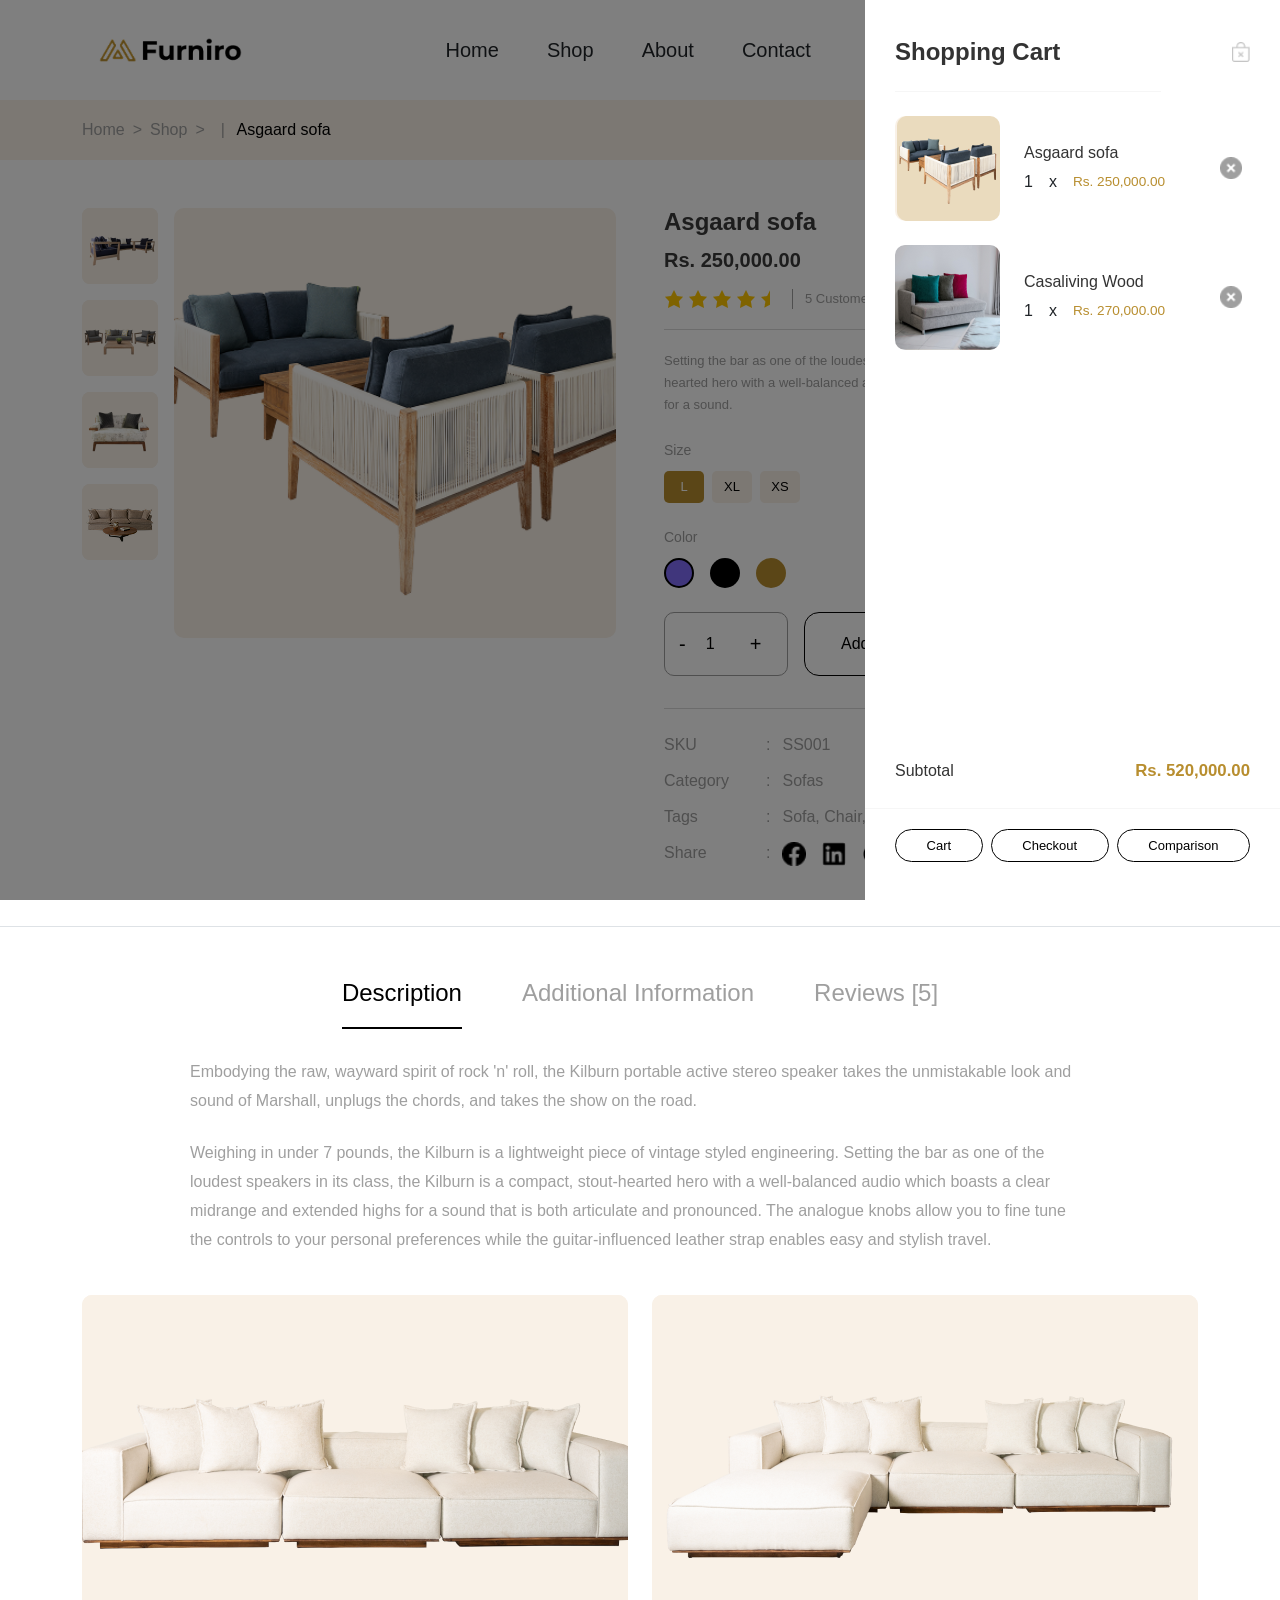
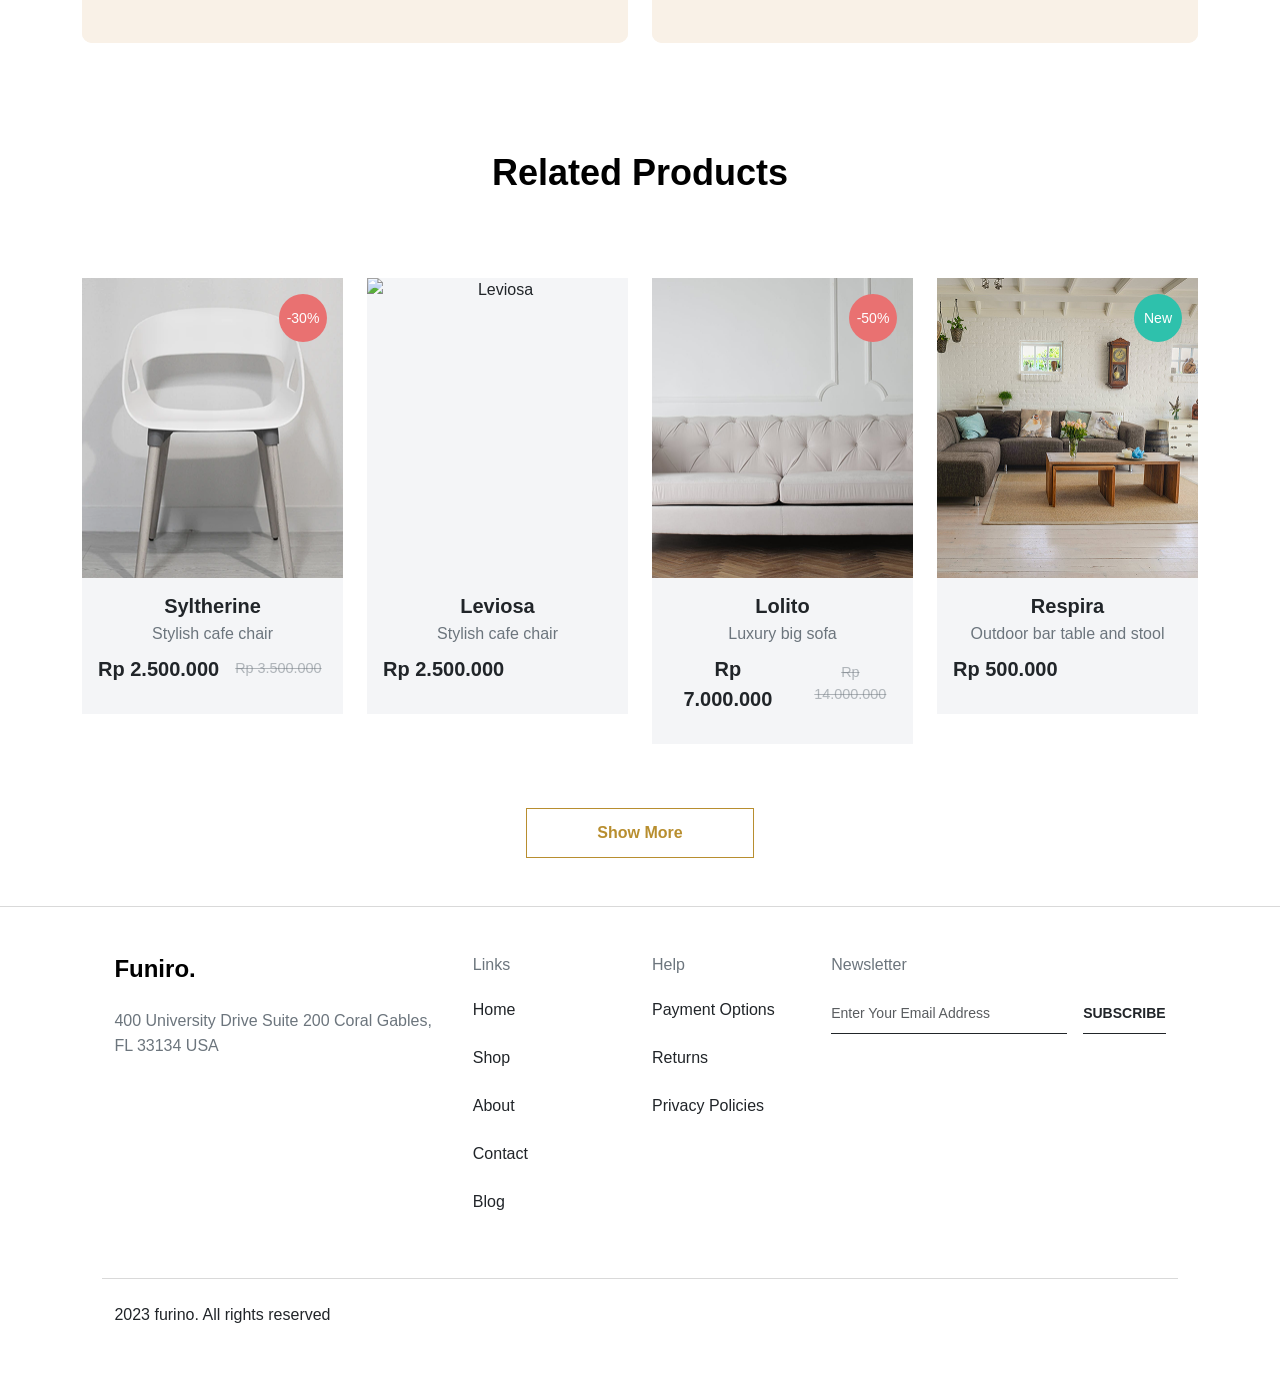
==== commit 07727a36: "Add files via upload" ====
--- a/afterproduct.html
+++ b/afterproduct.html
@@ -7,8 +7,7 @@
     <link rel="stylesheet" href="asset/styles/style.css">
     <link rel="stylesheet" href="asset/styles/responsive.css">
     <link rel="icon" type="image/png" href="./asset/images/icon.png">
-    <title>Furniro | Checkout</title>
-    
+    <title>Furniro | Checkout</title>  
     <style>     
         body {
             overflow-x: hidden;
@@ -17,8 +16,7 @@
     </style>
 </head>
 <body>
-
-    <!-- ===== HEADER (same as blog.html) ===== -->
+    <!-- ===== HEADER ===== -->
     <header class="bg-white px-md-4">
         <nav class="navbar navbar-expand-md py-4 d-flex justify-content-between align-items-center">
             <a class="navbar-brand m-0" href="#">
@@ -100,7 +98,7 @@
                     <!-- Stars + Review Count -->
                     <div class="star-review-row">
                         <div class="stars d-flex gap-1">
-                            <!-- 4 full stars + 1 half star using unicode; swap for real images if you have them -->
+                            <!-- 4 full stars + 1 half star  -->
                             <img src="asset/images/star.png" alt="star" width="20" height="20">
                             <img src="asset/images/star.png" alt="star" width="20" height="20">
                             <img src="asset/images/star.png" alt="star" width="20" height="20">
--- a/asset/styles/style.css
+++ b/asset/styles/style.css
@@ -1513,4 +1513,319 @@
             color: #000;
             font-size: 0.95rem;
             line-height: 1.6;
-        }+        }
+        /* Exact Add to Cart Overlay Button */
+.btn-overlay-cart {
+    background-color: #FFFFFF;
+    color: #B88E2F;
+    font-weight: 600;
+    font-size: 16px;
+    border: none;
+    border-radius: 0 !important; 
+    width: 75%; 
+    padding: 14px 0; 
+    box-shadow: 0 4px 8px rgba(0,0,0,0.1);
+    transition: all 0.3s ease;
+}
+
+.btn-overlay-cart:hover {
+    background-color: #B88E2F;
+    color: #FFFFFF;
+}
+
+
+
+
+/* ===== Index.html CSS Redesign ===== */
+
+        .text-gold { color: #B88E2F !important; }
+        .bg-gold { background-color: #B88E2F !important; }
+        .hover-gold:hover { color: #B88E2F !important; transition: 0.3s; }
+        .bg-beige { background-color: #F9F1E7; }
+        
+        /* Hero Section */
+        .hero-section {
+            background-image: url('../images/hero-bg.png');
+            background-size: cover;
+            background-position: center;
+            min-height: calc(100vh - 100px);
+            display: flex;
+            align-items: center;
+            justify-content: flex-end;
+        }
+        .hero-card {
+            background-color: #FFF3E3;
+            border-radius: 10px;
+            padding: 40px 40px 50px 40px;
+            max-width: 600px;
+        }
+
+        /* Range Cards */
+        .range-card img {
+            border-radius: 10px;
+            transition: transform 0.3s ease, box-shadow 0.3s ease;
+            width: 100%;
+        }
+        .range-card:hover img {
+            transform: translateY(-8px);
+            box-shadow: 0 12px 24px rgba(0,0,0,0.1);
+        }
+
+        /* Product Cards (Reused from Shop) */
+        .product-card {
+    background-color: #F4F5F7 !important;
+    transition: all 0.3s ease;
+}
+
+.product-image-container {
+    height: 301px; 
+    position: relative;
+}
+
+.product-image-container img {
+    object-fit: cover;
+}
+
+/* Hover Overlay */
+.product-overlay {
+    background-color: rgba(58, 58, 58, 0.72);
+    opacity: 0;
+    transition: opacity 0.3s ease-in-out;
+    z-index: 10;
+}
+
+.product-image-container:hover .product-overlay {
+    opacity: 1;
+}
+
+.btn-overlay-cart {
+    background-color: #FFFFFF;
+    color: #B88E2F;
+    border: none;
+    font-size: 16px;
+    font-weight: 600;
+    padding: 12px 40px;
+    width: 202px;
+    transition: all 0.3s ease;
+}
+
+.btn-overlay-cart:hover {
+    background-color: #B88E2F !important;
+    color: #FFFFFF !important;
+}
+
+/* Overlay Links (Share, Compare, Like) */
+.overlay-action-link {
+    color: #FFFFFF;
+    font-size: 14px;
+    font-weight: 600;
+    text-decoration: none;
+    display: flex;
+    align-items: center;
+    gap: 6px;
+    transition: color 0.3s ease;
+}
+
+.overlay-action-link:hover {
+    color: #B88E2F;
+}
+
+/* Badges (Discount/New) */
+.product-badge {
+    width: 48px;
+    height: 48px;
+    top: 20px !important;
+    right: 24px !important;
+    font-size: 16px;
+    font-weight: 500;
+    z-index: 2;
+}
+
+/* Card Body Typography */
+.card-body {
+    padding: 16px 16px 30px 16px !important;
+}
+
+.product-title {
+    color: #3A3A3A;
+    font-size: 24px;
+    font-weight: 600;
+    line-height: 1.2;
+
+}
+
+.product-subtitle {
+    color: #898989;
+    font-size: 16px;
+    font-weight: 500;
+    
+}
+
+.product-price {
+    color: #3A3A3A;
+    font-size: 20px;
+    font-weight: 600;
+    
+}
+
+.product-old-price {
+    color: #B0B0B0;
+    font-size: 16px;
+    font-weight: 400;
+    text-decoration: line-through;
+}
+
+        /* Inspiration Section */
+        .inspiration-bg { background-color: #FCF8F3; overflow: hidden; }
+        .insp-main-img { height: 550px; object-fit: cover; border-radius: 8px; }
+        .insp-side-img { height: 450px; object-fit: cover; border-radius: 8px; }
+        .insp-box { background: rgba(255,255,255,0.9); padding: 24px; min-width: 200px; bottom: 24px; left: 24px; }
+        .insp-arrow { background: #B88E2F; width: 48px; height: 48px; display: flex; align-items: center; justify-content: center; position: absolute; bottom: 0; right: -48px; }
+
+        /* General Buttons */
+        .btn-show-more { border: 1px solid #B88E2F; color: #B88E2F; font-weight: 600; padding: 12px 70px; background: transparent; transition: 0.3s; }
+        .btn-show-more:hover { background-color: #B88E2F; color: white; }
+
+/* --- END --- */
+
+
+
+
+
+
+
+
+
+/* ===== cart Styles ===== */
+.bg-beige { background-color: #F9F1E7; }
+        .text-gold { 
+            color: #B88E2F !important; 
+        }
+        .bg-gold { 
+            background-color: #B88E2F !important; 
+        }
+        .hover-gold:hover { 
+            color: #B88E2F !important; 
+            transition: 0.3s; 
+        }
+        
+        /* Table overrides for perfectly clean layout */
+        .cart-table { vertical-align: middle; }
+        .cart-table thead th { 
+            background-color: #F9F1E7; 
+            border: none; padding: 16px 0; 
+            font-weight: 500; 
+            text-align: center; 
+        }
+        .cart-table thead th:first-child { 
+            text-align: left; 
+            padding-left: 120px;
+         }
+        .cart-table tbody td { 
+            border: none; 
+            padding: 30px 0; 
+            text-align: center; 
+            color: #9F9F9F; 
+        }
+        .cart-table tbody td:first-child { 
+            text-align: left; 
+        }
+        
+        .cart-qty-input { 
+            width: 45px; 
+            height: 45px; 
+            border-radius: 5px; 
+            border: 1px solid #9F9F9F;
+             text-align: center; 
+             outline: none; 
+            }
+        
+        /* Totals Box */
+        .cart-totals-box { 
+            background-color: #F9F1E7; 
+            padding: 40px 30px 60px 30px; 
+            text-align: center; 
+            border-radius: 4px; 
+        }
+        .checkout-btn {
+             border: 1px solid #000; 
+             border-radius: 12px; 
+             background: transparent; 
+             padding: 12px 45px; 
+             font-size: 1.1rem; 
+             transition: 0.3s; 
+             color: #000; 
+             text-decoration: none; 
+             display: inline-block; 
+            }
+        .checkout-btn:hover { 
+            background-color: #000; 
+            color: #fff; 
+        }
+/* end */
+
+
+
+
+/* ===== Checkout Styles ===== */
+ .bg-beige { background-color: #F9F1E7; }
+        .text-gold { 
+            color: #B88E2F !important; 
+        }
+        .hover-gold:hover { 
+            color: #B88E2F !important; 
+            border-color: #B88E2F !important; 
+            transition: 0.3s; 
+        }
+        
+        /* Checkout Form Styling */
+        .checkout-input {
+            border: 1px solid #9F9F9F;
+            border-radius: 10px;
+            padding: 16px 20px;
+            font-size: 0.95rem;
+            color: #9F9F9F;
+            box-shadow: none !important;
+        }
+        .checkout-input:focus {
+            border-color: #B88E2F;
+        }
+        
+        .checkout-label {
+            font-weight: 500;
+            margin-bottom: 15px;
+            font-size: 1rem;
+        }
+
+        /* Perfectly Aligned Radio Buttons */
+        .payment-radio {
+            width: 14px;
+            height: 14px;
+            cursor: pointer;
+        }
+        .payment-radio:checked {
+            background-color: #000;
+            border-color: #000;
+        }
+        .payment-radio:focus {
+            box-shadow: none;
+            border-color: #000;
+        }
+        
+        .place-order-btn {
+            border: 1px solid #000;
+            background: transparent;
+            color: #000;
+            border-radius: 15px;
+            padding: 14px 0;
+            font-size: 1.1rem;
+            font-weight: 500;
+            width: 60%;
+            transition: all 0.3s ease;
+        }
+        .place-order-btn:hover {
+            background-color: #000;
+            color: #fff;
+        }
+
+/* end */
--- a/asset/styles/responsive.css
+++ b/asset/styles/responsive.css
@@ -95,6 +95,10 @@
             .desc-tab-btn {
                 font-size: 18px;
             }
+
+    .place-order-btn { 
+        width: 100%; 
+    }
 }
 
 
